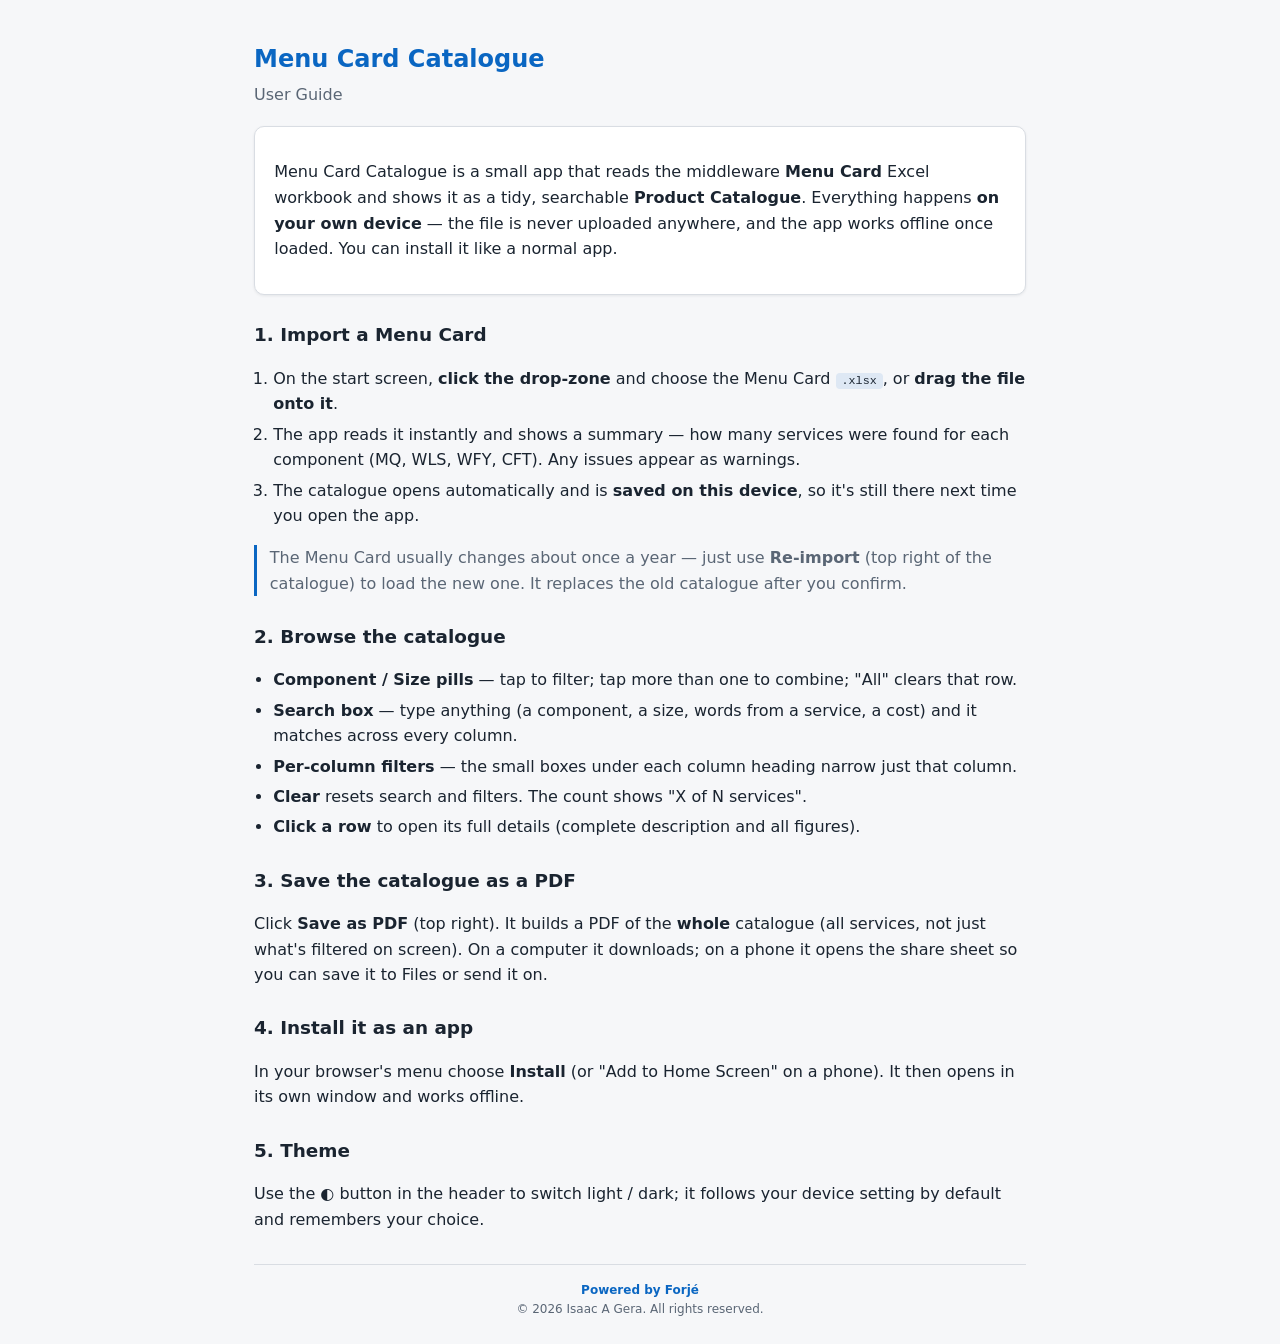
==== userguide.html @ 1cf1919e "Initial commit — Menu Card Catalogue v1 (standalone PWA)" ====
﻿<!DOCTYPE html>
<html lang="en">
<head>
<meta charset="UTF-8" />
<meta name="viewport" content="width=device-width, initial-scale=1.0" />
<title>Menu Card Catalogue — User Guide</title>
<style>
  :root{
    --bg:#f6f7f9;--surface:#fff;--border:#d9dde3;--text:#1a2430;--muted:#5a6675;--primary:#0a66c2;
  }
  @media (prefers-color-scheme:dark){:root{--bg:#12171e;--surface:#1a212b;--border:#2e3844;--text:#e8edf3;--muted:#a9b4c0;--primary:#4a9eea;}}
  *{box-sizing:border-box}
  body{font-family:'Segoe UI',system-ui,-apple-system,sans-serif;background:var(--bg);color:var(--text);line-height:1.6;max-width:820px;margin:0 auto;padding:1.5rem}
  h1{color:var(--primary);font-size:1.5rem;margin-bottom:.2rem}
  h2{font-size:1.15rem;margin-top:1.6rem}
  .sub{color:var(--muted);margin-bottom:1.2rem}
  .card{background:var(--surface);border:1px solid var(--border);border-radius:10px;padding:1rem 1.2rem;margin:1rem 0;box-shadow:0 1px 3px rgba(16,24,40,.08)}
  ol,ul{padding-left:1.2rem}
  li{margin:.3rem 0}
  code{background:rgba(10,102,194,.1);padding:1px 6px;border-radius:4px;font-size:.9em}
  .tip{border-left:3px solid var(--primary);padding-left:.8rem;color:var(--muted)}
  footer{margin-top:2rem;padding-top:1rem;border-top:1px solid var(--border);text-align:center;color:var(--muted);font-size:.75rem}
  footer .brand{color:var(--primary);font-weight:600;display:block}
</style>
</head>
<body>
  <h1>Menu Card Catalogue</h1>
  <div class="sub">User Guide</div>

  <div class="card">
    <p>Menu Card Catalogue is a small app that reads the middleware <strong>Menu Card</strong>
    Excel workbook and shows it as a tidy, searchable <strong>Product Catalogue</strong>.
    Everything happens <strong>on your own device</strong> — the file is never uploaded anywhere,
    and the app works offline once loaded. You can install it like a normal app.</p>
  </div>

  <h2>1. Import a Menu Card</h2>
  <ol>
    <li>On the start screen, <strong>click the drop-zone</strong> and choose the Menu Card
      <code>.xlsx</code>, or <strong>drag the file onto it</strong>.</li>
    <li>The app reads it instantly and shows a summary — how many services were found for each
      component (MQ, WLS, WFY, CFT). Any issues appear as warnings.</li>
    <li>The catalogue opens automatically and is <strong>saved on this device</strong>, so it's
      still there next time you open the app.</li>
  </ol>
  <p class="tip">The Menu Card usually changes about once a year — just use <strong>Re-import</strong>
  (top right of the catalogue) to load the new one. It replaces the old catalogue after you confirm.</p>

  <h2>2. Browse the catalogue</h2>
  <ul>
    <li><strong>Component / Size pills</strong> — tap to filter; tap more than one to combine;
      "All" clears that row.</li>
    <li><strong>Search box</strong> — type anything (a component, a size, words from a service,
      a cost) and it matches across every column.</li>
    <li><strong>Per-column filters</strong> — the small boxes under each column heading narrow
      just that column.</li>
    <li><strong>Clear</strong> resets search and filters. The count shows "X of N services".</li>
    <li><strong>Click a row</strong> to open its full details (complete description and all
      figures).</li>
  </ul>

  <h2>3. Save the catalogue as a PDF</h2>
  <p>Click <strong>Save as PDF</strong> (top right). It builds a PDF of the <strong>whole</strong>
  catalogue (all services, not just what's filtered on screen). On a computer it downloads; on a
  phone it opens the share sheet so you can save it to Files or send it on.</p>

  <h2>4. Install it as an app</h2>
  <p>In your browser's menu choose <strong>Install</strong> (or "Add to Home Screen" on a phone).
  It then opens in its own window and works offline.</p>

  <h2>5. Theme</h2>
  <p>Use the <strong>◐</strong> button in the header to switch light / dark; it follows your
  device setting by default and remembers your choice.</p>

  <footer>
    <span class="brand">Powered by Forjé</span>
    © 2026 Isaac A Gera. All rights reserved.
  </footer>
</body>
</html>
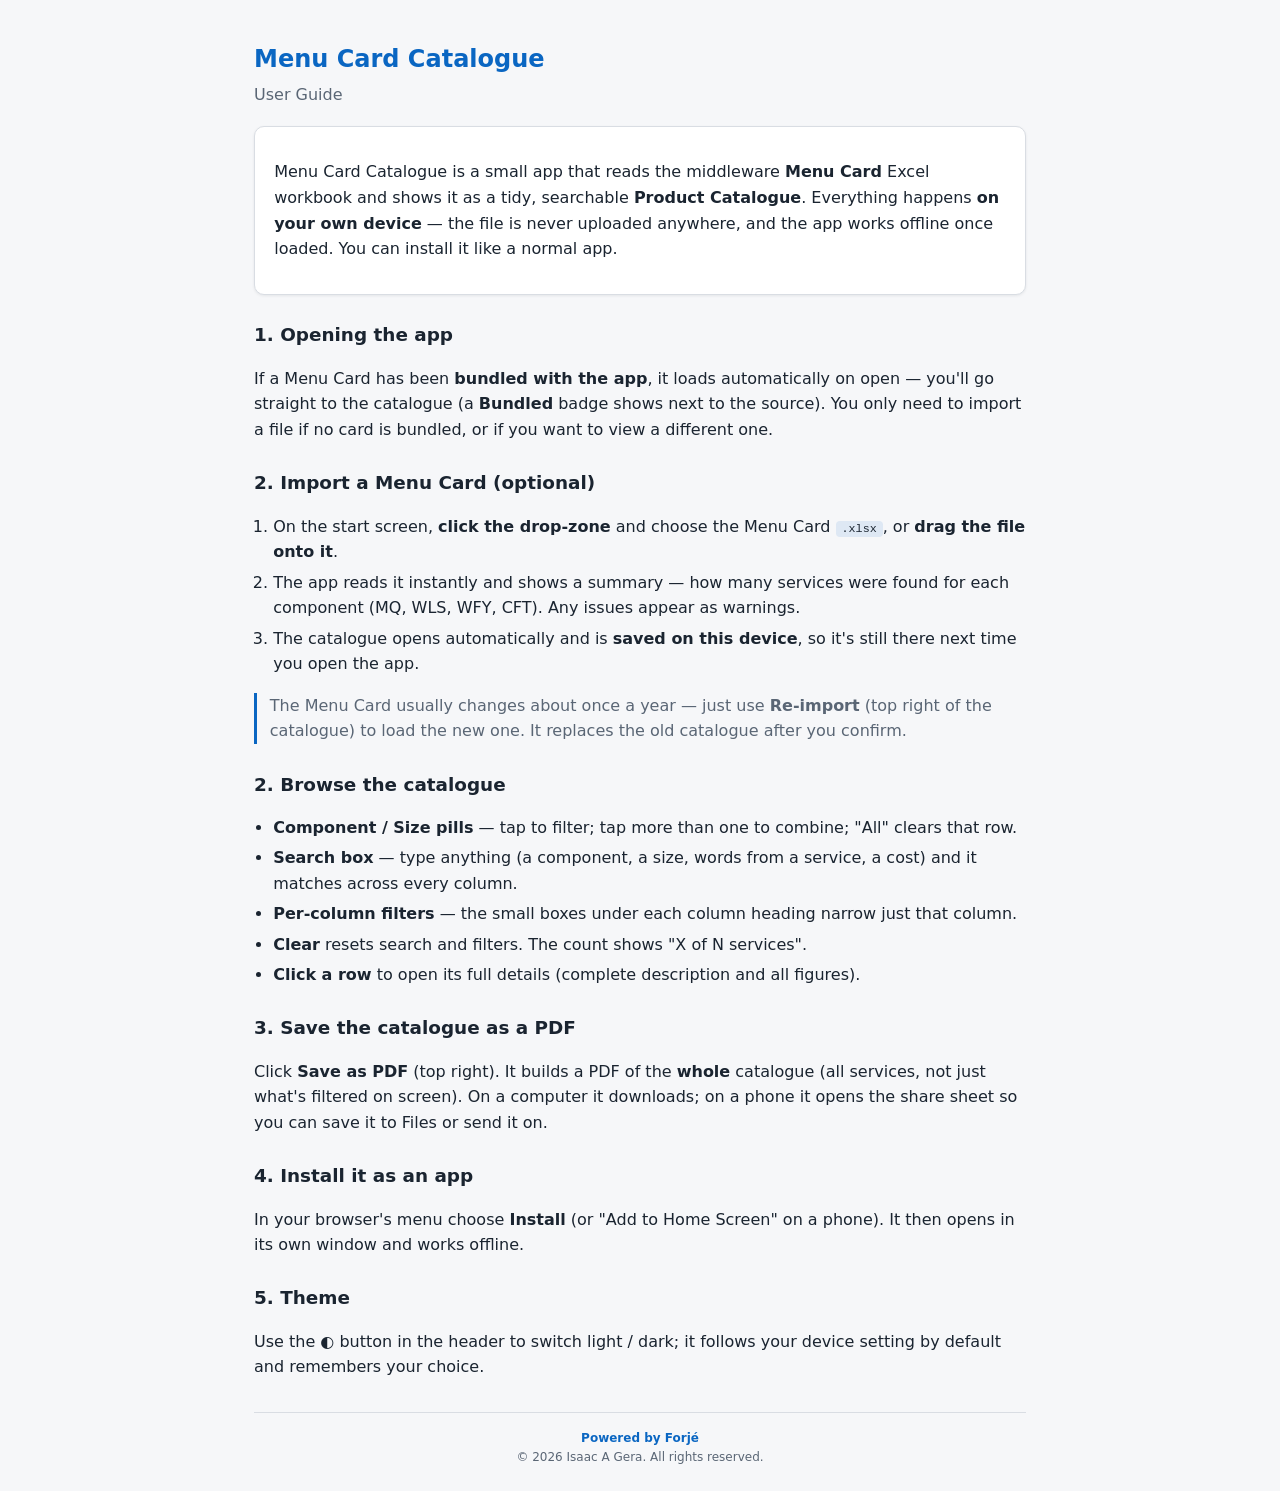
==== commit ffb41a98: "v1.1.0: auto-load bundled Menu Card (data/Middleware_Menu_Card.xlsx) + add real V5 card" ====
--- a/userguide.html
+++ b/userguide.html
@@ -34,7 +34,13 @@
     and the app works offline once loaded. You can install it like a normal app.</p>
   </div>
 
-  <h2>1. Import a Menu Card</h2>
+  <h2>1. Opening the app</h2>
+  <p>If a Menu Card has been <strong>bundled with the app</strong>, it loads automatically on
+  open — you'll go straight to the catalogue (a <strong>Bundled</strong> badge shows next to the
+  source). You only need to import a file if no card is bundled, or if you want to view a
+  different one.</p>
+
+  <h2>2. Import a Menu Card (optional)</h2>
   <ol>
     <li>On the start screen, <strong>click the drop-zone</strong> and choose the Menu Card
       <code>.xlsx</code>, or <strong>drag the file onto it</strong>.</li>
